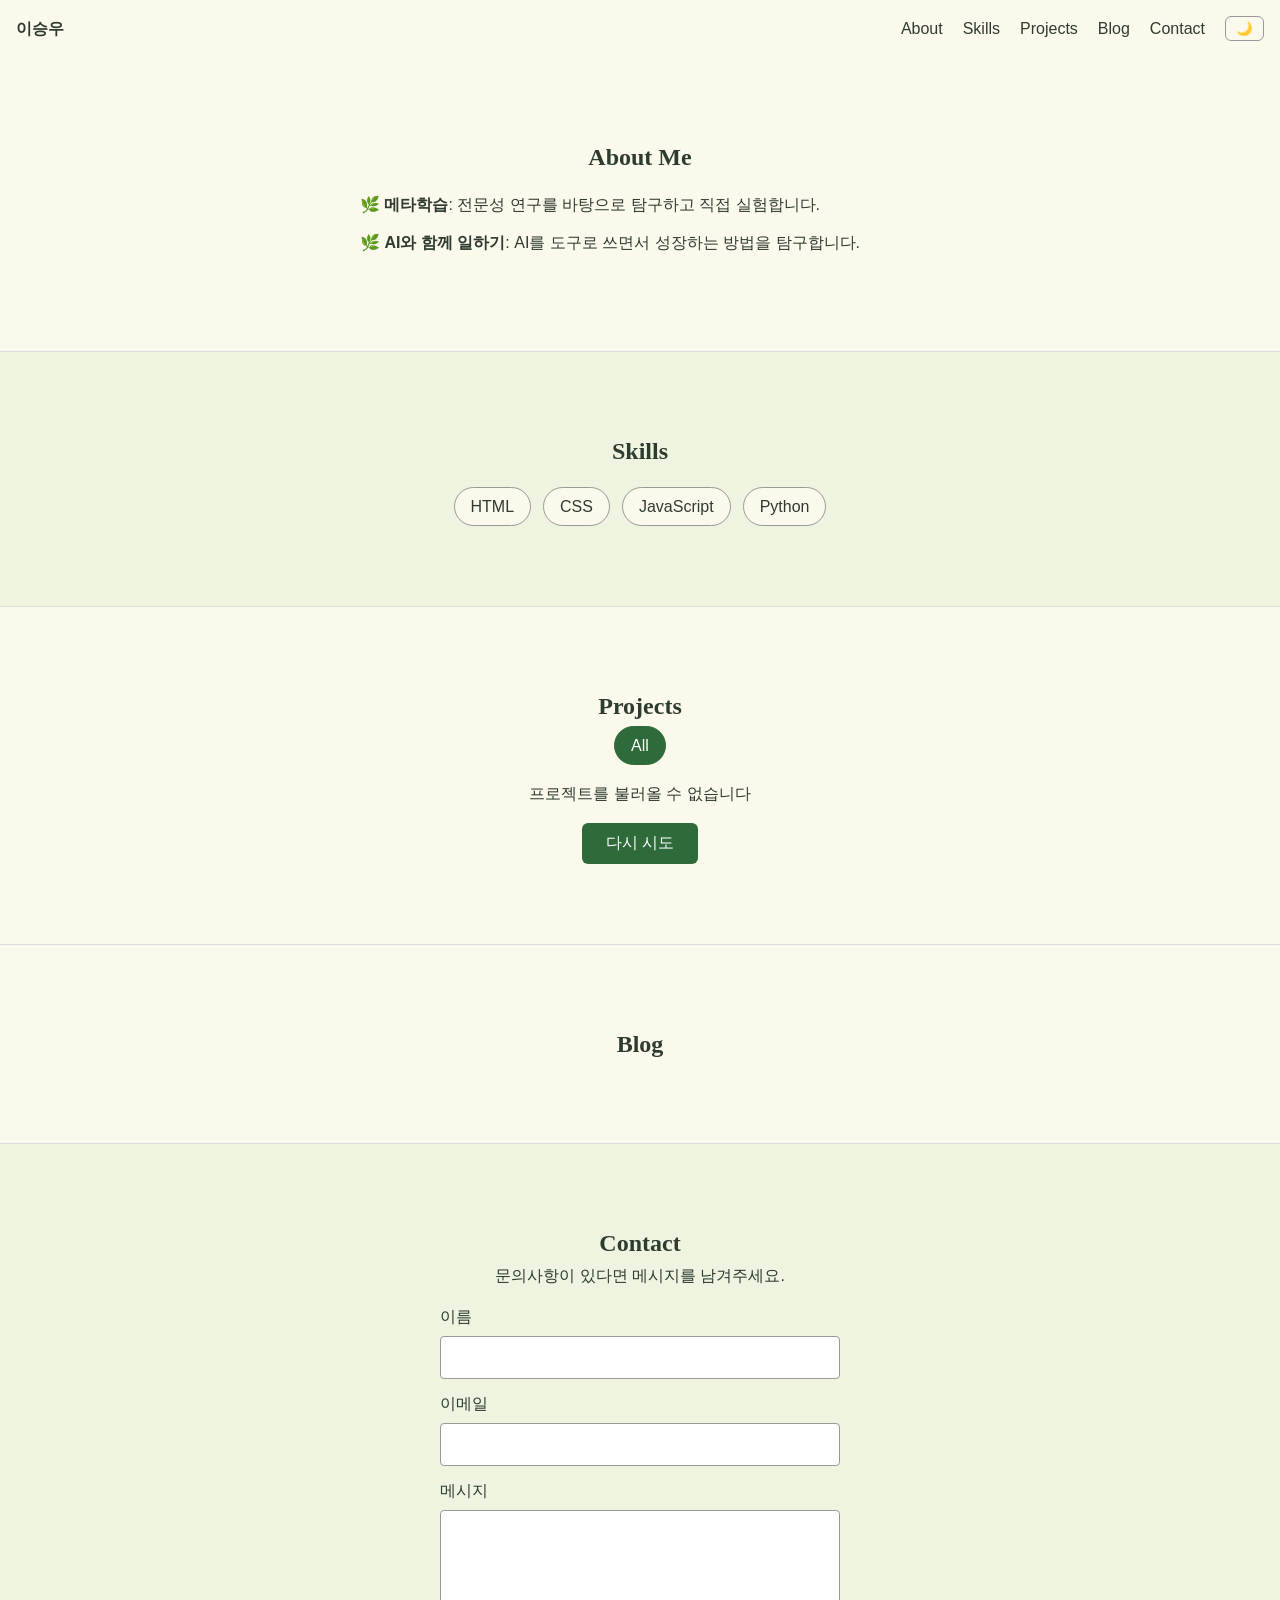
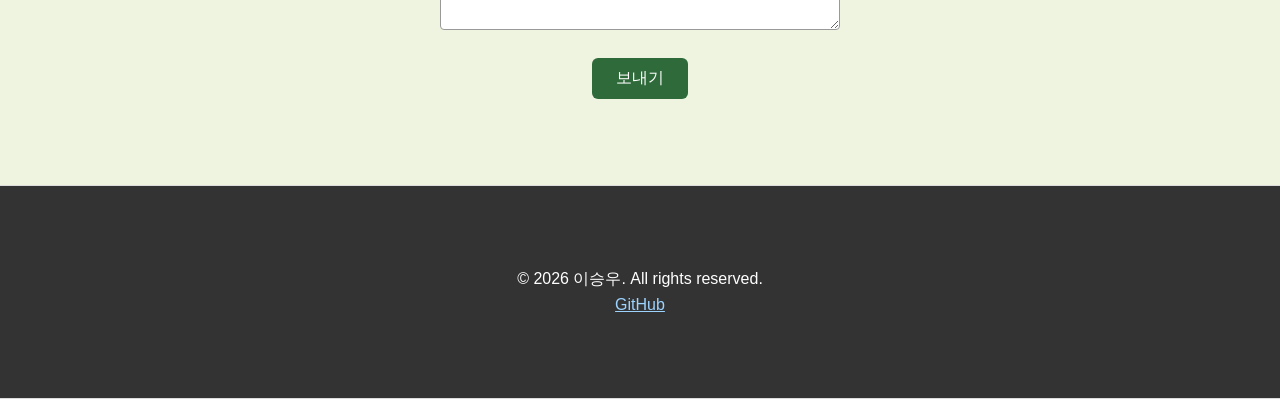
==== team/sw0410/index.html @ d3fd64a9 "feat: team/sw0410 개인 사이트 추가 및 테마 저장 키를 sw0410-theme로 변경" ====
<!DOCTYPE html>
<!-- index.html: 페이지의 구조와 내용. 모양은 style.css, 동작은 script.js가 맡는다. -->
<html lang="ko">
<head>
  <meta charset="UTF-8">
  <!-- 모바일에서 폭 기준 @media가 동작하려면 필요하다 -->
  <meta name="viewport" content="width=device-width, initial-scale=1.0">
  <title>내 포트폴리오</title>
  <!-- CSS 연결 -->
  <link rel="stylesheet" href="css/style.css">
  <!-- JS 연결: defer는 파일을 미리 받아 두고, HTML을 끝까지 읽은 뒤에 실행한다. -->
  <script src="js/script.js" defer></script>
</head>
<body>

  <!-- 메뉴: ☰ 버튼(좁은 화면용), 링크, 다크 모드 버튼. sticky가 동작하도록 header 밖(body 바로 아래)에 둔다. -->
  <nav>
    <a href="#" class="logo">이승우</a>
    <button id="menu-btn" aria-label="메뉴 열기">☰</button>
    <div id="menu-links">
      <a href="#about">About</a>
      <a href="#skills">Skills</a>
      <a href="#projects">Projects</a>
      <a href="#blog">Blog</a>
      <a href="#contact">Contact</a>
      <button id="theme-btn" aria-label="다크 모드 전환">🌙</button>
    </div>
  </nav>

<main>
  <!-- 의미 있는 태그: header(머리말), section(주제별 구역), footer(바닥글). class="reveal"은 스크롤 등장 애니메이션 대상. -->

  <!-- About: 자기소개 -->
  <section id="about" class="reveal">
    <h2>About Me</h2>
    <ul class="interest-list">
      <li><strong>메타학습</strong>: 전문성 연구를 바탕으로 탐구하고 직접 실험합니다.</li>
      <li><strong>AI와 함께 일하기</strong>: AI를 도구로 쓰면서 성장하는 방법을 탐구합니다.</li>
    </ul>
  </section>

  <!-- Skills: 기술 스택 -->
  <section id="skills" class="reveal">
    <h2>Skills</h2>
    <ul class="skill-list">
      <li>HTML</li>
      <li>CSS</li>
      <li>JavaScript</li>
      <li>Python</li>
    </ul>
  </section>

  <!-- Projects: GitHub 저장소 목록이 들어올 자리 -->
  <section id="projects" class="reveal">
    <h2>Projects</h2>
    <div id="filter-bar"></div>
    <p id="repo-msg">깃허브 저장소 목록이 들어올 자리입니다.</p>
    <button id="retry-btn" type="button">다시 시도</button>
    <ul id="repo-list"></ul>
  </section>

  <!-- Blog: 앞으로 쓸 글 제목 -->
  <section id="blog" class="reveal">
    <h2>Blog</h2>
    <ul id="post-list"></ul>
  </section>

  <!-- Contact: 문의 양식이 들어올 자리 -->
  <section id="contact" class="reveal">
    <h2>Contact</h2>
    <p>문의사항이 있다면 메시지를 남겨주세요.</p>
    <form id="contact-form">
      <label for="name">이름</label>
      <input id="name" type="text">
      <p id="name-error" class="error"></p>

      <label for="email">이메일</label>
      <input id="email" type="text">
      <p id="email-error" class="error"></p>

      <label for="message">메시지</label>
      <textarea id="message" rows="4"></textarea>
      <p id="message-error" class="error"></p>

      <button type="submit">보내기</button>
      <p id="form-success"></p>
    </form>
  </section>
</main>

  <!-- Footer: 바닥글 -->
  <footer>
    <p>© 2026 이승우. All rights reserved.</p>
    <a href="https://github.com/sw0410" target="_blank" rel="noopener">GitHub</a>
  </footer>

  <!-- 맨 위로 버튼: 300px 넘게 내리면 보인다 -->
  <button id="top-btn" type="button" aria-label="맨 위로">↑</button>

</body>
</html>
---- team/sw0410/css/style.css ----
/* style.css: 페이지의 모양(색, 글꼴, 간격, 배치)을 담당한다.
   모바일 퍼스트: 기본 규칙은 폰 화면 기준이고, 넓은 화면에서 달라지는 것만 7번 @media (min-width)에서 더한다. */

/* 1. 변수: 색과 글꼴을 한 곳에서 관리한다. 바꿀 땐 여기만 고친다. */
:root {
  --text: #2e3b2f;
  --bg: #fbf9ec;
  --bg-alt: #eef4df;
  --font-main: sans-serif;
  --font-heading: serif;
  --accent: #2f6b3a;  /* 강조색: CTA·버튼 */
  --accent-dark: #1f4d29;  /* 강조색 hover */
  --space-s: 12px;    /* 작은 간격: 메뉴 항목 사이 */
  --space-m: 16px;    /* 중간 간격: 카드 사이, 폰 좌우 여백 */
  --space-l: 32px;    /* 큰 간격: 폰 구역 위아래 여백 */
  --space-xl: 60px;   /* 아주 큰 간격: 넓은 화면 구역 위아래 여백 */
}
/* 제목(h1, h2)만 별도 글꼴 */
h1, h2 { font-family: var(--font-heading); }

/* 다크 모드: html의 data-theme 속성이 "dark"이면 같은 이름의 변수 값만 교체된다. */
:root[data-theme="dark"] {
  --text: #f1e9c9;
  --bg: #13201a;
  --bg-alt: #1b2b21;
}

/* 2. 기본 리셋: 브라우저 기본 여백을 없앤다. */
* {
  box-sizing: border-box;
  margin: 0;
  padding: 0;
}

/* 3. 본문: 글꼴과 글자색은 변수를 쓴다. 자식 요소가 상속받는다(자기 color가 있는 footer 등은 제외). */
body {
  font-family: var(--font-main);
  line-height: 1.6;
  color: var(--text);
  background-color: var(--bg);
}

/* 4. 구역 (기본 = 폰): 좁은 여백·가운데 정렬·구분선, 배경은 구역별로 번갈아 */
header, section, footer {
  padding: var(--space-l) var(--space-m);
  text-align: center;
  border-bottom: 1px solid #ddd;
}
header h1 { font-size: 1.4rem; }
#hero { background-color: var(--bg-alt); }
#about { background-color: var(--bg); }
#skills { background-color: var(--bg-alt); }
#projects { background-color: var(--bg); }
#repo-list {
  display: grid;
  /* 카드 폭은 최소 200px이고, 들어갈 수 있는 만큼 열을 만든 뒤 남는 폭은 똑같이 나눠 가진다 */
  grid-template-columns: repeat(auto-fit, minmax(200px, 1fr));
  gap: var(--space-m);
  list-style: none;
}
#repo-list li {
  border: 1px solid #999;
  padding: 12px;
  border-radius: 8px;
  box-shadow: 0 2px 6px rgba(0, 0, 0, 0.1);      /* 기본 그림자 */
  transition: transform 0.2s, box-shadow 0.2s;   /* 0.2초 동안 부드럽게 변한다 */
}
#repo-list li:hover {
  transform: translateY(-4px);                   /* 4px 위로 */
  box-shadow: 0 6px 16px rgba(0, 0, 0, 0.15);    /* 그림자 진하게 */
}
#contact { background-color: var(--bg-alt); }
footer { background-color: #333333; color: #ffffff; }
footer a { color: #9cd3ff; }                     /* 어두운 배경에서 잘 보이는 링크 색 */
.error { color: #d33; }                          /* 폼 칸별 오류 문구 */
#form-success { color: #2a8a3e; }                /* 폼 성공 문구 */

/* 4-1. Skills: 불릿 대신 가로로 늘어선 태그 */
.skill-list {
  list-style: none;
  display: flex;
  flex-wrap: wrap;
  justify-content: center;
  gap: var(--space-s);
  margin-top: var(--space-m);
}
.skill-list li {
  padding: 6px 16px;
  border: 1px solid #999;
  border-radius: 999px;
  background: var(--bg);
}

/* 4-2. 버튼: CTA 링크와 폼·재시도 버튼은 같은 모양, hover 때 색이 부드럽게 바뀐다 */
.cta, #contact-form button, #retry-btn {
  display: inline-block;
  margin-top: var(--space-m);
  padding: 10px 24px;
  background: var(--accent);
  color: #ffffff;
  border: none;
  border-radius: 6px;
  text-decoration: none;
  font-size: 1rem;
  cursor: pointer;
  transition: background-color 0.2s, transform 0.2s;
}
.cta:hover, #contact-form button:hover, #retry-btn:hover {
  background: var(--accent-dark);
  transform: translateY(-2px);
}
#retry-btn { display: none; }                    /* 기본은 숨김, JS가 show를 붙이면 보인다 */
#retry-btn.show { display: inline-block; }

/* 4-3. 폼: 칸을 세로로 쌓고 폭을 제한한다 */
#contact-form {
  display: flex;
  flex-direction: column;
  gap: 6px;
  max-width: 400px;
  margin: var(--space-m) auto 0;
  text-align: left;
}
#contact-form input, #contact-form textarea {
  padding: 8px;
  border: 1px solid #999;
  border-radius: 4px;
  font: inherit;
}
#contact-form button { align-self: center; }

/* 4-4. 맨 위로 버튼: 오른쪽 아래 고정, 기본은 숨김, JS가 show를 붙이면 보인다 */
#top-btn {
  display: none;
  position: fixed;
  right: var(--space-m);
  bottom: var(--space-m);
  width: 44px;
  height: 44px;
  border: none;
  border-radius: 50%;
  background: var(--accent);
  color: #ffffff;
  font-size: 1.2rem;
  cursor: pointer;
  box-shadow: 0 2px 6px rgba(0, 0, 0, 0.2);
}
#top-btn.show { display: block; }

/* 5. 메뉴 (기본 = 폰): nav는 세로 flex로 상단 고정(sticky). ☰는 보이고,
      링크는 숨겨 두었다가 JS가 active 클래스를 붙이면 세로로 보인다. */
nav {
  display: flex;
  flex-direction: column;
  gap: var(--space-s);
  background: var(--bg);
  padding: var(--space-s);
  position: sticky;
  top: 0;
  z-index: 10;                                   /* 카드보다 위에 보이게 */
  transition: background-color 0.3s, box-shadow 0.3s;
}
/* 60px 넘게 내리면 JS가 scrolled를 붙여 배경과 그림자가 바뀐다 */
nav.scrolled {
  background: var(--bg-alt);
  box-shadow: 0 2px 8px rgba(0, 0, 0, 0.1);
}
#menu-btn {
  display: block;
  background: none;
  border: none;
  font-size: 1.5rem;
  cursor: pointer;
  color: var(--text);
}
#menu-links {
  display: none;
  flex-direction: column;
  gap: var(--space-s);
}
#menu-links.active { display: flex; }

/* 6. 스크롤 등장 애니메이션: .reveal(투명) → JS가 visible을 붙이면 서서히 나타난다. */
.reveal {
  opacity: 0;
  transform: translateY(20px);
  transition: opacity 0.6s, transform 0.6s;
}
.reveal.visible {
  opacity: 1;
  transform: none;
}

/* 7. 넓은 화면(768px 이상)에서 덮어쓰기: 메뉴를 가로로, ☰ 숨김, 여백과 제목 키우기 */
@media (min-width: 768px) {
  nav { flex-direction: row; justify-content: space-between; align-items: center; padding: var(--space-m); }
  #menu-btn { display: none; }
  #menu-links { display: flex; flex-direction: row; gap: 20px; }
  header, section, footer { padding: var(--space-xl) 20px; }
  header h1 { font-size: 2rem; }
}

/* 7-1. 데스크톱(1024px 이상) */
@media (min-width: 1024px) {
  header, section, footer { padding: 80px 40px; }
  header h1 { font-size: 2.5rem; }
}

/* 8. 링크(#id) 클릭 시 부드럽게 스크롤 */
html { scroll-behavior: smooth; }

/* 9. 메뉴 링크와 다크 모드 버튼: 다크 모드에서도 잘 보이게 */
nav a { color: var(--text); text-decoration: none; }
nav a:hover { color: var(--accent); }
.logo { font-weight: bold; }
#menu-links { align-items: center; }
#theme-btn {
  background: none;
  border: 1px solid #999;
  border-radius: 6px;
  padding: 4px 10px;
  cursor: pointer;
}

/* 10. 카드 전체가 링크: 여백을 a로 옮겨 카드 어디를 눌러도 이동 */
#repo-list li { padding: 0; }
#repo-list a { display: block; padding: 12px; color: inherit; text-decoration: none; }

/* 12. 프로젝트 필터 버튼: 눌린 버튼은 초록으로 채움 */
#filter-bar { display: flex; flex-wrap: wrap; justify-content: center; gap: var(--space-s); margin-bottom: var(--space-m); }
#filter-bar button { padding: 6px 16px; border: 1px solid #999; border-radius: 999px; background: var(--bg); color: var(--text); font: inherit; cursor: pointer; transition: background-color 0.2s; }
#filter-bar button.active { background: var(--accent); border-color: var(--accent); color: #fff; }

/* 13. 블로그 글 링크: 평소엔 글자색, 방문한 글은 주황 (라이트·다크 모두 잘 보이게) */
#post-list a { color: var(--text); }
#post-list a:visited { color: #e0913a; }

/* 14. 블로그 목록: 불릿을 제목 바로 옆에 */
#post-list { list-style-position: inside; }

/* 15. 관심사 목록: 긴 문장이라 왼쪽 정렬, 폭 제한 */
.interest-list { list-style: none; max-width: 560px; margin: var(--space-m) auto; text-align: left; }
.interest-list li { margin-bottom: var(--space-s); }
.interest-list li::before { content: "🌿 "; }
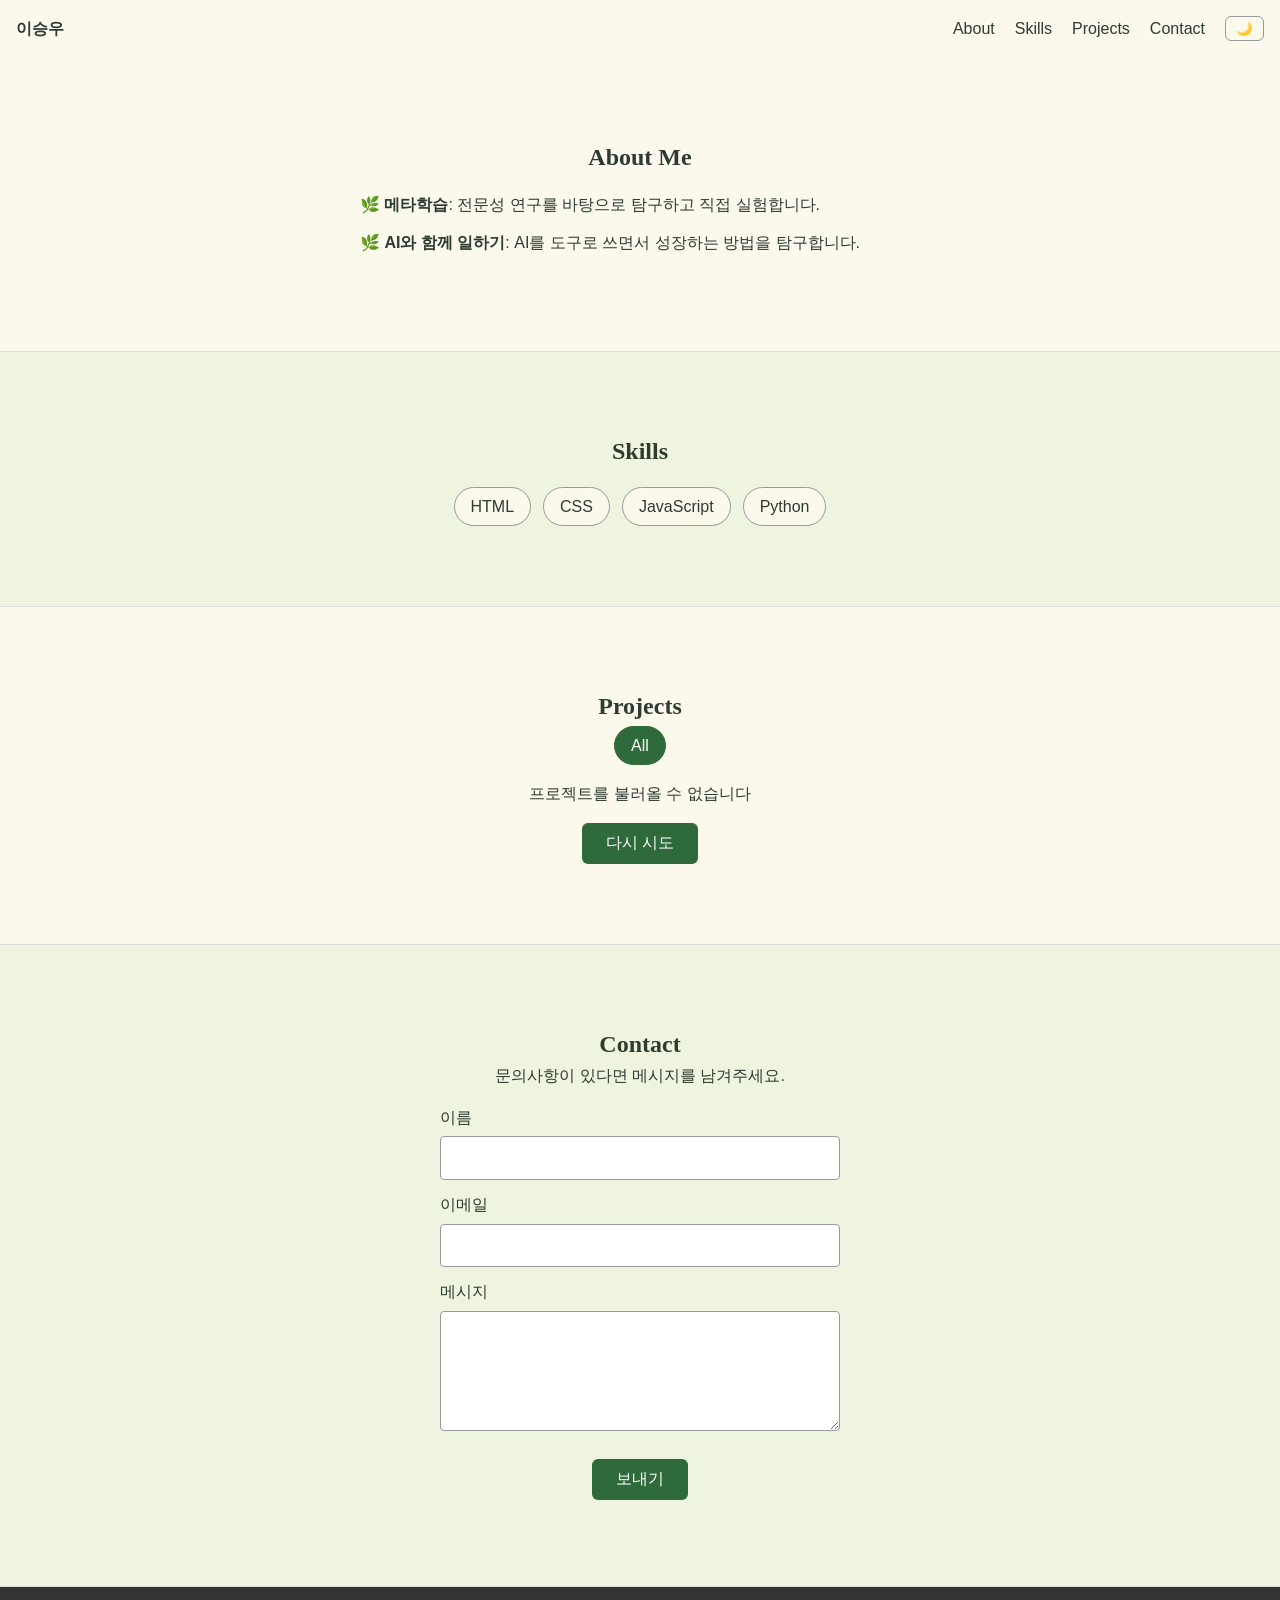
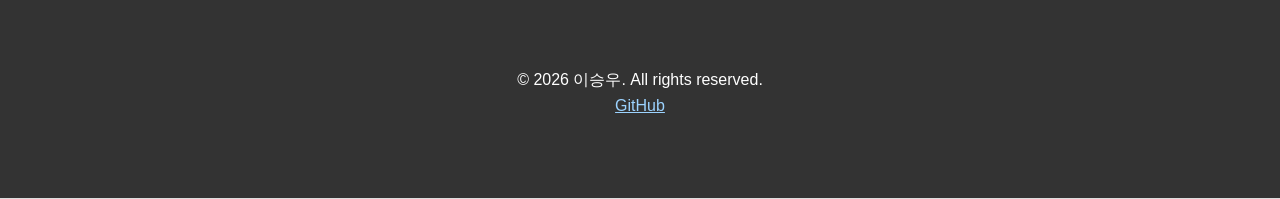
==== commit 6aa75a01: "fix: 블로그 섹션과 posts 삭제, 안 쓰는 이미지 제거 및 탭 제목 변경" ====
--- a/team/sw0410/index.html
+++ b/team/sw0410/index.html
@@ -5,7 +5,7 @@
   <meta charset="UTF-8">
   <!-- 모바일에서 폭 기준 @media가 동작하려면 필요하다 -->
   <meta name="viewport" content="width=device-width, initial-scale=1.0">
-  <title>내 포트폴리오</title>
+  <title>이승우 포트폴리오</title> 
   <!-- CSS 연결 -->
   <link rel="stylesheet" href="css/style.css">
   <!-- JS 연결: defer는 파일을 미리 받아 두고, HTML을 끝까지 읽은 뒤에 실행한다. -->
@@ -21,7 +21,6 @@
       <a href="#about">About</a>
       <a href="#skills">Skills</a>
       <a href="#projects">Projects</a>
-      <a href="#blog">Blog</a>
       <a href="#contact">Contact</a>
       <button id="theme-btn" aria-label="다크 모드 전환">🌙</button>
     </div>
@@ -59,12 +58,6 @@
     <ul id="repo-list"></ul>
   </section>
 
-  <!-- Blog: 앞으로 쓸 글 제목 -->
-  <section id="blog" class="reveal">
-    <h2>Blog</h2>
-    <ul id="post-list"></ul>
-  </section>
-
   <!-- Contact: 문의 양식이 들어올 자리 -->
   <section id="contact" class="reveal">
     <h2>Contact</h2>
